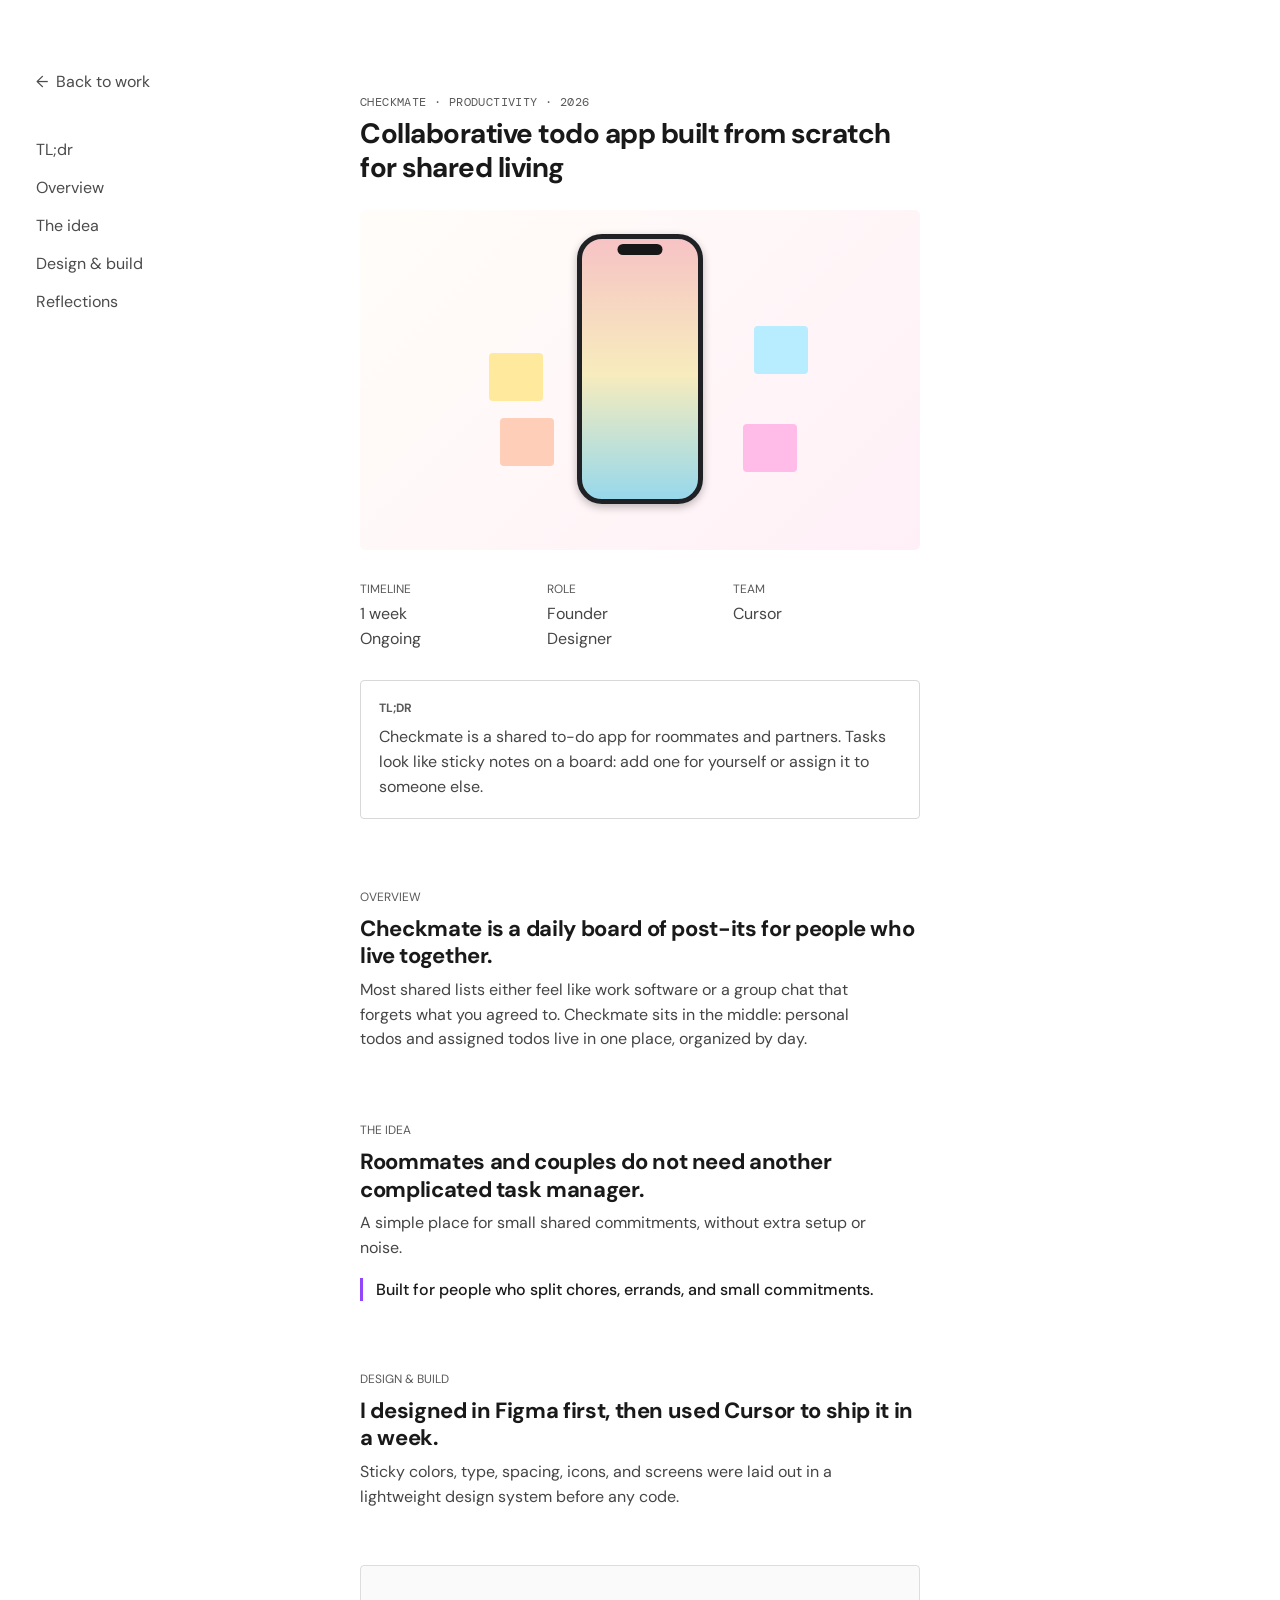
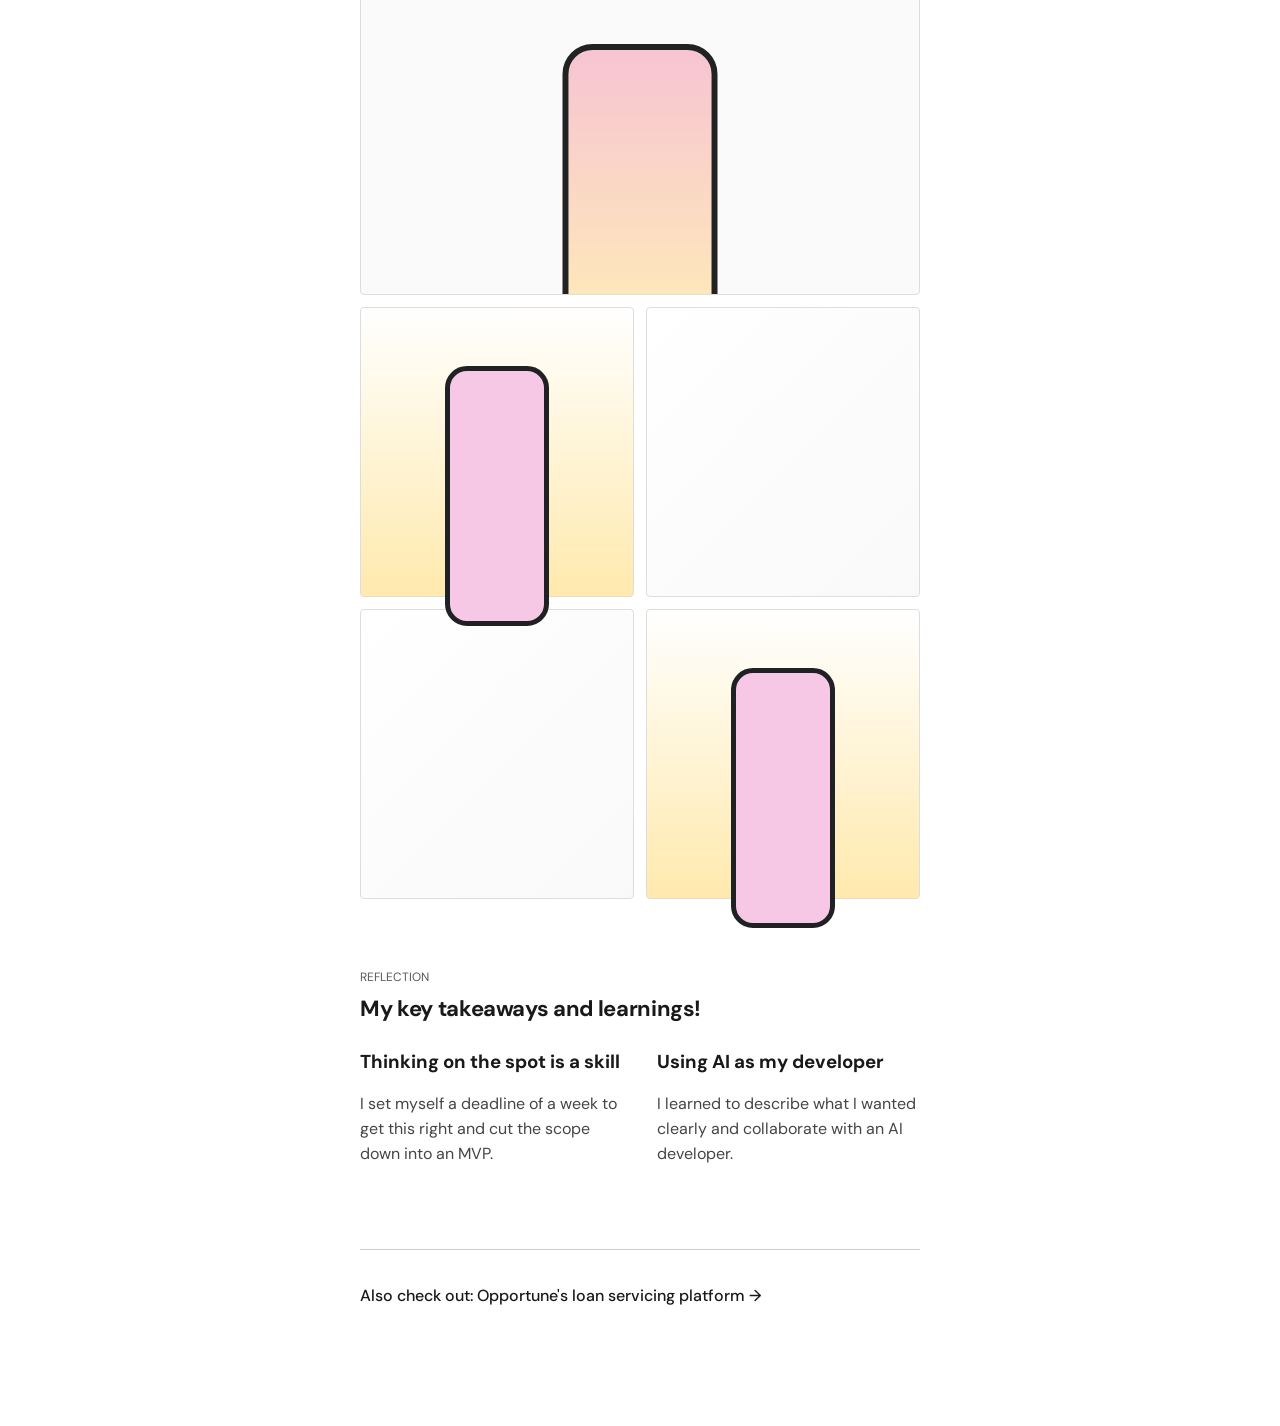
==== checkmate.html @ 642e0c15 "Create animated portfolio site" ====
<!doctype html><html lang="en"><head><meta charset="UTF-8"><meta name="viewport" content="width=device-width,initial-scale=1.0"><title>Checkmate — Hannah Audrey</title><link rel="preconnect" href="https://fonts.googleapis.com"><link rel="preconnect" href="https://fonts.gstatic.com" crossorigin><link href="https://fonts.googleapis.com/css2?family=DM+Mono&family=DM+Sans:wght@400;500;700&display=swap" rel="stylesheet"><link rel="stylesheet" href="project.css"></head><body><aside class="case-nav"><a href="index.html">← &nbsp;Back to work</a><nav><a href="#tldr">TL;dr</a><a href="#overview">Overview</a><a href="#idea">The idea</a><a href="#design">Design &amp; build</a><a href="#reflection">Reflections</a></nav></aside><main class="case-main"><p class="eyebrow">CHECKMATE · PRODUCTIVITY · 2026</p><h1>Collaborative todo app built from scratch for shared living</h1><div class="hero"><div class="blocks"><i></i><i></i><i></i><i></i></div><div class="phone"></div></div><div class="meta"><div><small>TIMELINE</small><p>1 week<br>Ongoing</p></div><div><small>ROLE</small><p>Founder<br>Designer</p></div><div><small>TEAM</small><p>Cursor</p></div></div><div class="tldr" id="tldr"><b>TL;DR</b>Checkmate is a shared to-do app for roommates and partners. Tasks look like sticky notes on a board: add one for yourself or assign it to someone else.</div><section class="section" id="overview"><small>OVERVIEW</small><h2>Checkmate is a daily board of post-its for people who live together.</h2><p>Most shared lists either feel like work software or a group chat that forgets what you agreed to. Checkmate sits in the middle: personal todos and assigned todos live in one place, organized by day.</p></section><section class="section" id="idea"><small>THE IDEA</small><h2>Roommates and couples do not need another complicated task manager.</h2><p>A simple place for small shared commitments, without extra setup or noise.</p><div class="callout">Built for people who split chores, errands, and small commitments.</div></section><section class="section" id="design"><small>DESIGN &amp; BUILD</small><h2>I designed in Figma first, then used Cursor to ship it in a week.</h2><p>Sticky colors, type, spacing, icons, and screens were laid out in a lightweight design system before any code.</p><div class="shot"><div class="phone"></div></div><div class="gallery"><div class="tile phone-tile"></div><div class="tile"></div><div class="tile"></div><div class="tile phone-tile"></div></div></section><section class="section" id="reflection"><small>REFLECTION</small><h2>My key takeaways and learnings!</h2><div class="reflection"><div><h3>Thinking on the spot is a skill</h3><p>I set myself a deadline of a week to get this right and cut the scope down into an MVP.</p></div><div><h3>Using AI as my developer</h3><p>I learned to describe what I wanted clearly and collaborate with an AI developer.</p></div></div></section><div class="more"><a href="opportune.html">Also check out: Opportune's loan servicing platform →</a></div></main></body></html>
---- project.css ----
@import url("readability.css");
*{box-sizing:border-box}html{scroll-behavior:smooth}body{margin:0;color:#191919;font-family:"DM Sans",Arial,sans-serif}.case-nav{position:fixed;left:36px;top:70px;width:130px}.case-nav a{color:#555;text-decoration:none}.case-nav nav{margin-top:44px;display:grid}.case-main{width:560px;margin:0 auto;padding:94px 0 120px}.eyebrow{font-family:"DM Mono",monospace;letter-spacing:.4px;margin:0 0 7px}.case-main h1{letter-spacing:-.5px;margin:0 0 26px}.hero{height:340px;border-radius:5px;background:linear-gradient(135deg,#fffdf9,#fff0f7);position:relative;overflow:hidden}.hero.green{background:#9beaaf}.hero.dark{background:#0a0a0a}.hero.gray{background:#f4f4f3}.hero .phone{position:absolute;left:50%;top:24px;transform:translateX(-50%);width:126px;height:270px;border:5px solid #202124;border-radius:25px;background:linear-gradient(#f6c3c5,#f7ecbd 52%,#97d8eb);box-shadow:0 3px 8px #0004}.hero .phone:before{content:"";position:absolute;top:5px;left:50%;width:45px;height:11px;transform:translateX(-50%);background:#171717;border-radius:8px}.hero .blocks{position:absolute;inset:0}.hero .blocks i{position:absolute;width:54px;height:48px;border-radius:4px}.hero .blocks i:nth-child(1){background:#ffe99c;left:23%;top:42%}.hero .blocks i:nth-child(2){background:#ffceb8;left:25%;top:61%}.hero .blocks i:nth-child(3){background:#b8ecff;right:20%;top:34%}.hero .blocks i:nth-child(4){background:#ffbce8;right:22%;top:63%}.meta{display:grid;grid-template-columns:repeat(3,1fr);margin:27px 0 24px}.meta p{margin:4px 0}.tldr{border:1px solid #d8d8d8;border-radius:4px;padding:18px;scroll-margin-top:30px}.tldr b{display:block;margin-bottom:8px}.section{margin-top:66px;scroll-margin-top:30px}.section h2{letter-spacing:-.35px;margin:9px 0 8px}.section p{max-width:510px;margin:0 0 12px}.callout{margin-top:17px;border-left:3px solid #ff4e15;padding-left:13px;font-weight:500}.shot{height:330px;margin-top:55px;border:1px solid #ddd;border-radius:4px;position:relative;overflow:hidden;background:#fafafa}.shot .phone{position:absolute;width:155px;height:330px;bottom:-80px;left:50%;transform:translateX(-50%);border:6px solid #222;border-radius:30px;background:linear-gradient(#f7c4d2,#fff1b4)}.gallery{display:grid;grid-template-columns:1fr 1fr;gap:12px;margin-top:12px}.tile{height:290px;border:1px solid #ddd;border-radius:4px;background:linear-gradient(135deg,#fff,#f9f9f9)}.tile.phone-tile{background:linear-gradient(#fff,#ffe9ad);position:relative}.tile.phone-tile:after{content:"";position:absolute;width:94px;height:250px;bottom:-30px;left:50%;transform:translateX(-50%);border:5px solid #202124;border-radius:22px;background:#f6c8e5}.reflection{display:grid;grid-template-columns:1fr 1fr;gap:34px}.more{margin-top:70px;border-top:1px solid #ccc;padding-top:35px}.more a{color:#191919;text-decoration:none;font-size:16px;font-weight:500}@media(max-width:760px){.case-nav{position:static;width:90%;margin:28px auto 0}.case-nav nav{display:none}.case-main{width:90%;padding-top:42px}.hero{height:270px}.reflection{grid-template-columns:1fr}.meta{gap:8px}.shot{height:260px}}
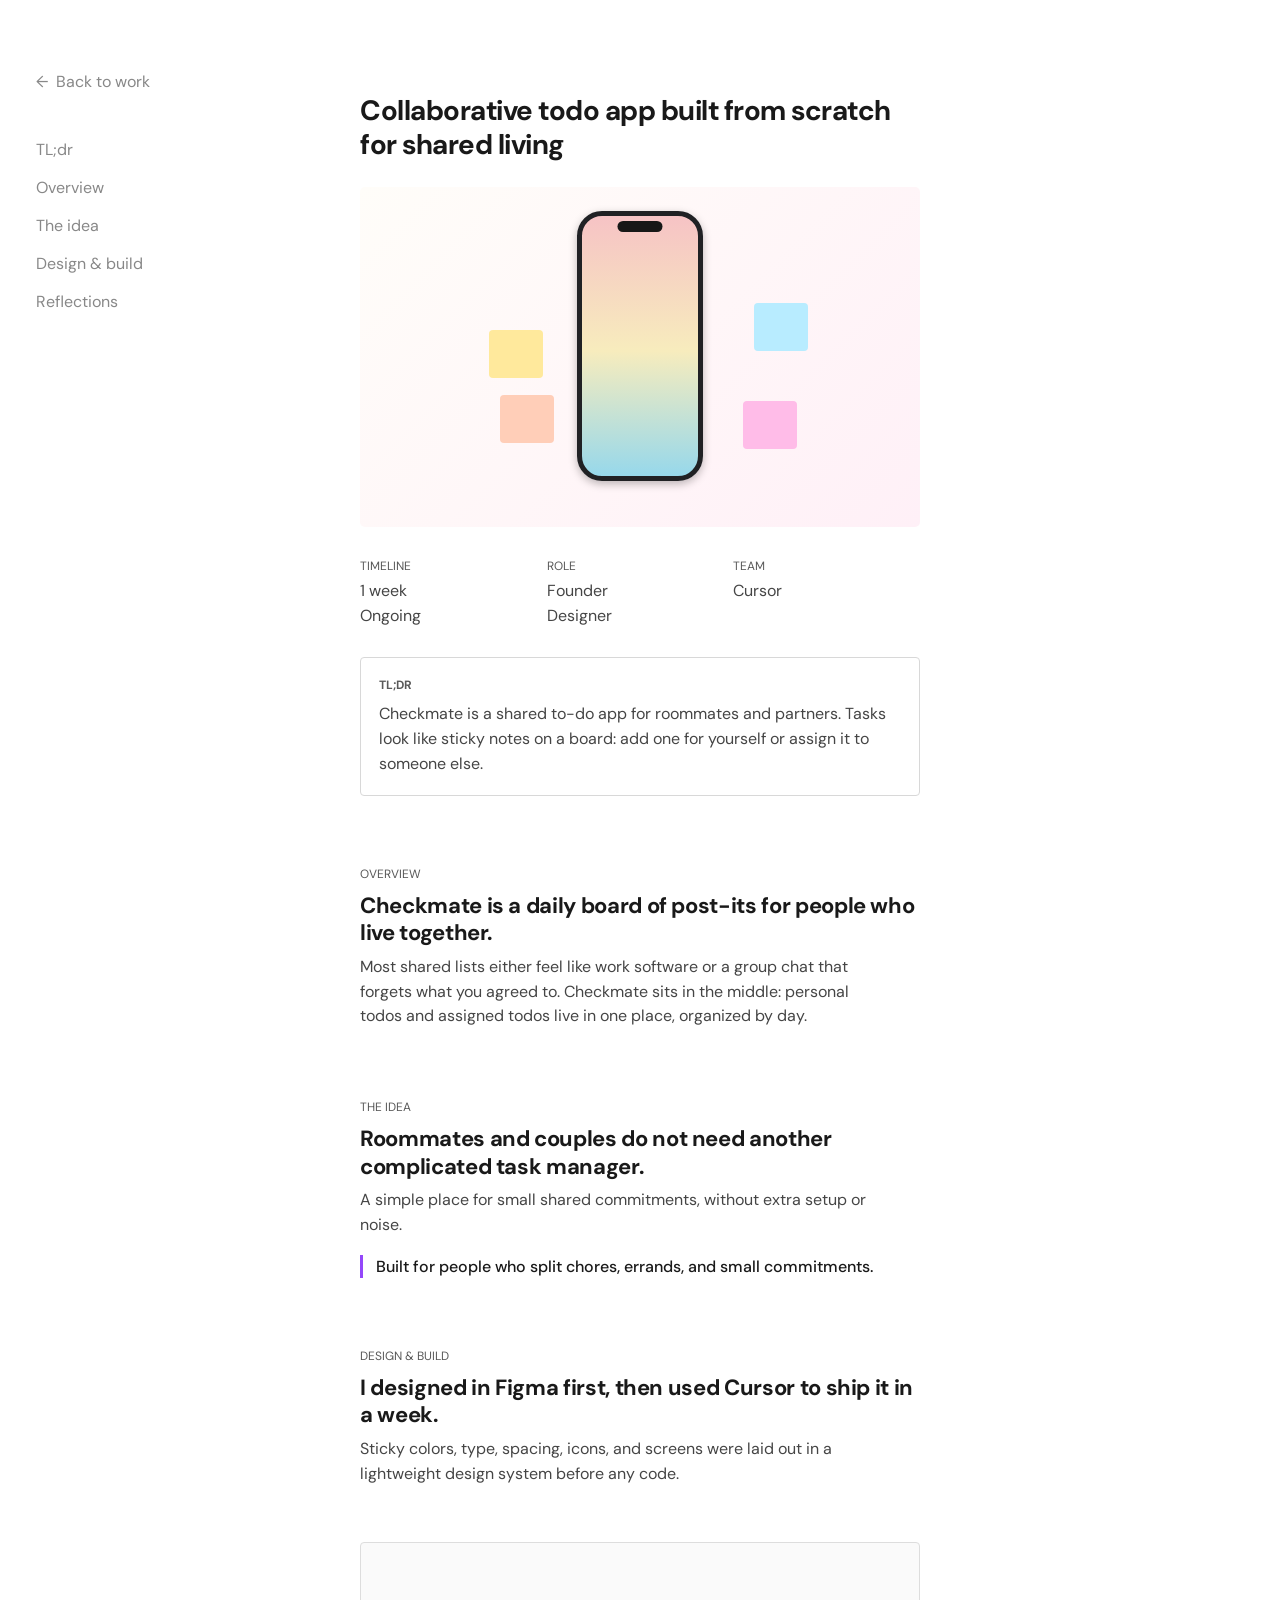
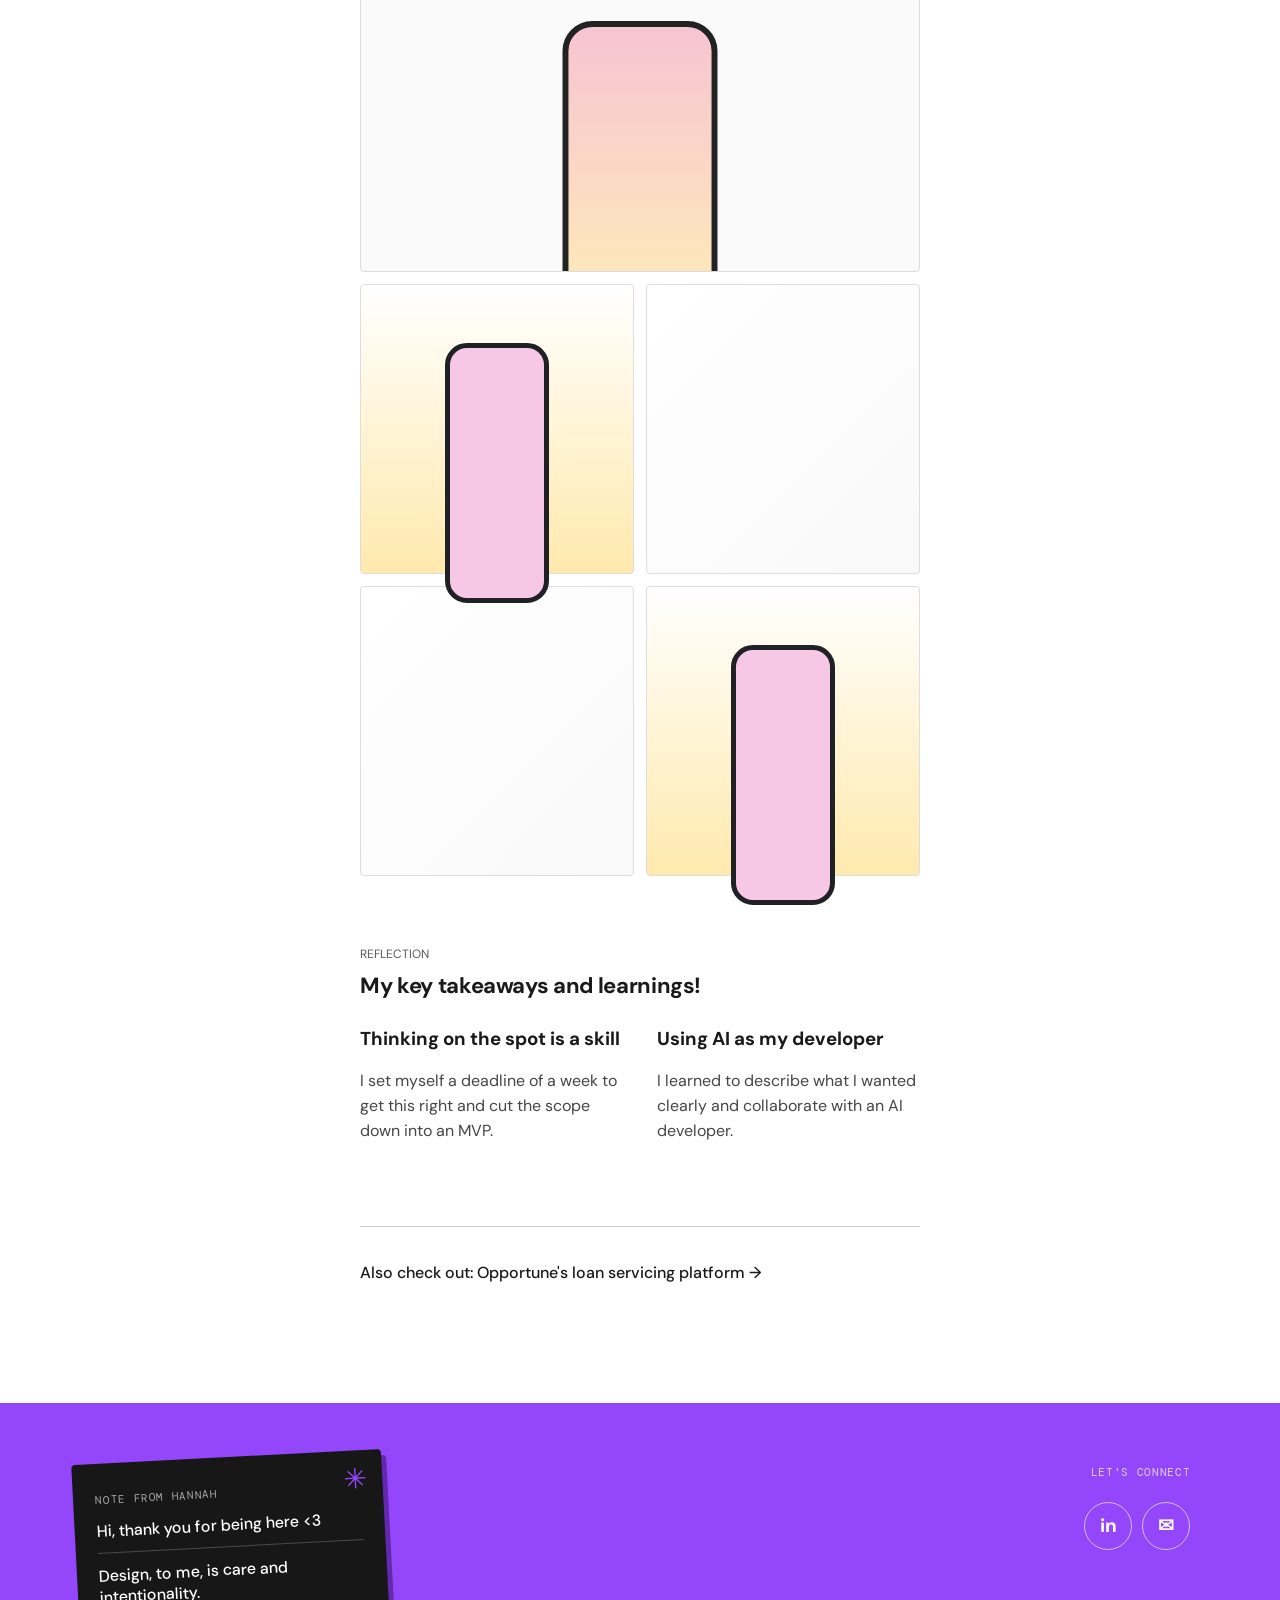
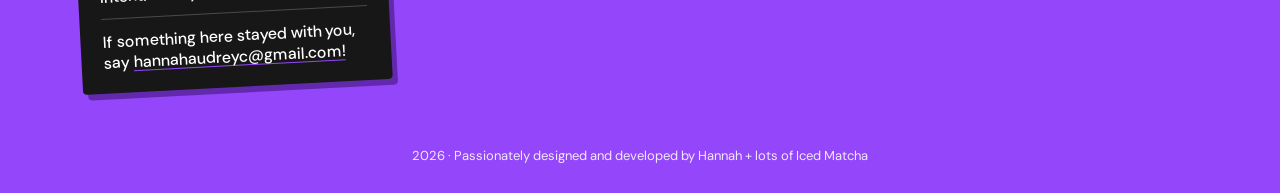
==== commit 4fcf04a7: "Expand portfolio pages and interactions" ====
--- a/checkmate.html
+++ b/checkmate.html
@@ -1 +1 @@
-<!doctype html><html lang="en"><head><meta charset="UTF-8"><meta name="viewport" content="width=device-width,initial-scale=1.0"><title>Checkmate — Hannah Audrey</title><link rel="preconnect" href="https://fonts.googleapis.com"><link rel="preconnect" href="https://fonts.gstatic.com" crossorigin><link href="https://fonts.googleapis.com/css2?family=DM+Mono&family=DM+Sans:wght@400;500;700&display=swap" rel="stylesheet"><link rel="stylesheet" href="project.css"></head><body><aside class="case-nav"><a href="index.html">← &nbsp;Back to work</a><nav><a href="#tldr">TL;dr</a><a href="#overview">Overview</a><a href="#idea">The idea</a><a href="#design">Design &amp; build</a><a href="#reflection">Reflections</a></nav></aside><main class="case-main"><p class="eyebrow">CHECKMATE · PRODUCTIVITY · 2026</p><h1>Collaborative todo app built from scratch for shared living</h1><div class="hero"><div class="blocks"><i></i><i></i><i></i><i></i></div><div class="phone"></div></div><div class="meta"><div><small>TIMELINE</small><p>1 week<br>Ongoing</p></div><div><small>ROLE</small><p>Founder<br>Designer</p></div><div><small>TEAM</small><p>Cursor</p></div></div><div class="tldr" id="tldr"><b>TL;DR</b>Checkmate is a shared to-do app for roommates and partners. Tasks look like sticky notes on a board: add one for yourself or assign it to someone else.</div><section class="section" id="overview"><small>OVERVIEW</small><h2>Checkmate is a daily board of post-its for people who live together.</h2><p>Most shared lists either feel like work software or a group chat that forgets what you agreed to. Checkmate sits in the middle: personal todos and assigned todos live in one place, organized by day.</p></section><section class="section" id="idea"><small>THE IDEA</small><h2>Roommates and couples do not need another complicated task manager.</h2><p>A simple place for small shared commitments, without extra setup or noise.</p><div class="callout">Built for people who split chores, errands, and small commitments.</div></section><section class="section" id="design"><small>DESIGN &amp; BUILD</small><h2>I designed in Figma first, then used Cursor to ship it in a week.</h2><p>Sticky colors, type, spacing, icons, and screens were laid out in a lightweight design system before any code.</p><div class="shot"><div class="phone"></div></div><div class="gallery"><div class="tile phone-tile"></div><div class="tile"></div><div class="tile"></div><div class="tile phone-tile"></div></div></section><section class="section" id="reflection"><small>REFLECTION</small><h2>My key takeaways and learnings!</h2><div class="reflection"><div><h3>Thinking on the spot is a skill</h3><p>I set myself a deadline of a week to get this right and cut the scope down into an MVP.</p></div><div><h3>Using AI as my developer</h3><p>I learned to describe what I wanted clearly and collaborate with an AI developer.</p></div></div></section><div class="more"><a href="opportune.html">Also check out: Opportune's loan servicing platform →</a></div></main></body></html>
+<!doctype html><html lang="en"><head><meta charset="UTF-8"><meta name="viewport" content="width=device-width,initial-scale=1.0"><title>Checkmate — Hannah Audrey</title><link rel="preconnect" href="https://fonts.googleapis.com"><link rel="preconnect" href="https://fonts.gstatic.com" crossorigin><link href="https://fonts.googleapis.com/css2?family=DM+Mono&family=DM+Sans:wght@400;500;700&display=swap" rel="stylesheet"><link rel="stylesheet" href="project.css"></head><body><aside class="case-nav"><a href="index.html">← &nbsp;Back to work</a><nav><a href="#tldr">TL;dr</a><a href="#overview">Overview</a><a href="#idea">The idea</a><a href="#design">Design &amp; build</a><a href="#reflection">Reflections</a></nav></aside><main class="case-main"><p class="eyebrow">CHECKMATE · PRODUCTIVITY · 2026</p><h1>Collaborative todo app built from scratch for shared living</h1><div class="hero"><div class="blocks"><i></i><i></i><i></i><i></i></div><div class="phone"></div></div><div class="meta"><div><small>TIMELINE</small><p>1 week<br>Ongoing</p></div><div><small>ROLE</small><p>Founder<br>Designer</p></div><div><small>TEAM</small><p>Cursor</p></div></div><div class="tldr" id="tldr"><b>TL;DR</b>Checkmate is a shared to-do app for roommates and partners. Tasks look like sticky notes on a board: add one for yourself or assign it to someone else.</div><section class="section" id="overview"><small>OVERVIEW</small><h2>Checkmate is a daily board of post-its for people who live together.</h2><p>Most shared lists either feel like work software or a group chat that forgets what you agreed to. Checkmate sits in the middle: personal todos and assigned todos live in one place, organized by day.</p></section><section class="section" id="idea"><small>THE IDEA</small><h2>Roommates and couples do not need another complicated task manager.</h2><p>A simple place for small shared commitments, without extra setup or noise.</p><div class="callout">Built for people who split chores, errands, and small commitments.</div></section><section class="section" id="design"><small>DESIGN &amp; BUILD</small><h2>I designed in Figma first, then used Cursor to ship it in a week.</h2><p>Sticky colors, type, spacing, icons, and screens were laid out in a lightweight design system before any code.</p><div class="shot"><div class="phone"></div></div><div class="gallery"><div class="tile phone-tile"></div><div class="tile"></div><div class="tile"></div><div class="tile phone-tile"></div></div></section><section class="section" id="reflection"><small>REFLECTION</small><h2>My key takeaways and learnings!</h2><div class="reflection"><div><h3>Thinking on the spot is a skill</h3><p>I set myself a deadline of a week to get this right and cut the scope down into an MVP.</p></div><div><h3>Using AI as my developer</h3><p>I learned to describe what I wanted clearly and collaborate with an AI developer.</p></div></div></section><div class="more"><a href="opportune.html">Also check out: Opportune's loan servicing platform →</a></div></main><script src="project-footer.js"></script></body></html>
--- a/project.css
+++ b/project.css
@@ -1,2 +1,4 @@
 @import url("readability.css");
 *{box-sizing:border-box}html{scroll-behavior:smooth}body{margin:0;color:#191919;font-family:"DM Sans",Arial,sans-serif}.case-nav{position:fixed;left:36px;top:70px;width:130px}.case-nav a{color:#555;text-decoration:none}.case-nav nav{margin-top:44px;display:grid}.case-main{width:560px;margin:0 auto;padding:94px 0 120px}.eyebrow{font-family:"DM Mono",monospace;letter-spacing:.4px;margin:0 0 7px}.case-main h1{letter-spacing:-.5px;margin:0 0 26px}.hero{height:340px;border-radius:5px;background:linear-gradient(135deg,#fffdf9,#fff0f7);position:relative;overflow:hidden}.hero.green{background:#9beaaf}.hero.dark{background:#0a0a0a}.hero.gray{background:#f4f4f3}.hero .phone{position:absolute;left:50%;top:24px;transform:translateX(-50%);width:126px;height:270px;border:5px solid #202124;border-radius:25px;background:linear-gradient(#f6c3c5,#f7ecbd 52%,#97d8eb);box-shadow:0 3px 8px #0004}.hero .phone:before{content:"";position:absolute;top:5px;left:50%;width:45px;height:11px;transform:translateX(-50%);background:#171717;border-radius:8px}.hero .blocks{position:absolute;inset:0}.hero .blocks i{position:absolute;width:54px;height:48px;border-radius:4px}.hero .blocks i:nth-child(1){background:#ffe99c;left:23%;top:42%}.hero .blocks i:nth-child(2){background:#ffceb8;left:25%;top:61%}.hero .blocks i:nth-child(3){background:#b8ecff;right:20%;top:34%}.hero .blocks i:nth-child(4){background:#ffbce8;right:22%;top:63%}.meta{display:grid;grid-template-columns:repeat(3,1fr);margin:27px 0 24px}.meta p{margin:4px 0}.tldr{border:1px solid #d8d8d8;border-radius:4px;padding:18px;scroll-margin-top:30px}.tldr b{display:block;margin-bottom:8px}.section{margin-top:66px;scroll-margin-top:30px}.section h2{letter-spacing:-.35px;margin:9px 0 8px}.section p{max-width:510px;margin:0 0 12px}.callout{margin-top:17px;border-left:3px solid #ff4e15;padding-left:13px;font-weight:500}.shot{height:330px;margin-top:55px;border:1px solid #ddd;border-radius:4px;position:relative;overflow:hidden;background:#fafafa}.shot .phone{position:absolute;width:155px;height:330px;bottom:-80px;left:50%;transform:translateX(-50%);border:6px solid #222;border-radius:30px;background:linear-gradient(#f7c4d2,#fff1b4)}.gallery{display:grid;grid-template-columns:1fr 1fr;gap:12px;margin-top:12px}.tile{height:290px;border:1px solid #ddd;border-radius:4px;background:linear-gradient(135deg,#fff,#f9f9f9)}.tile.phone-tile{background:linear-gradient(#fff,#ffe9ad);position:relative}.tile.phone-tile:after{content:"";position:absolute;width:94px;height:250px;bottom:-30px;left:50%;transform:translateX(-50%);border:5px solid #202124;border-radius:22px;background:#f6c8e5}.reflection{display:grid;grid-template-columns:1fr 1fr;gap:34px}.more{margin-top:70px;border-top:1px solid #ccc;padding-top:35px}.more a{color:#191919;text-decoration:none;font-size:16px;font-weight:500}@media(max-width:760px){.case-nav{position:static;width:90%;margin:28px auto 0}.case-nav nav{display:none}.case-main{width:90%;padding-top:42px}.hero{height:270px}.reflection{grid-template-columns:1fr}.meta{gap:8px}.shot{height:260px}}
+
+.case-main > .eyebrow { display: none; }
